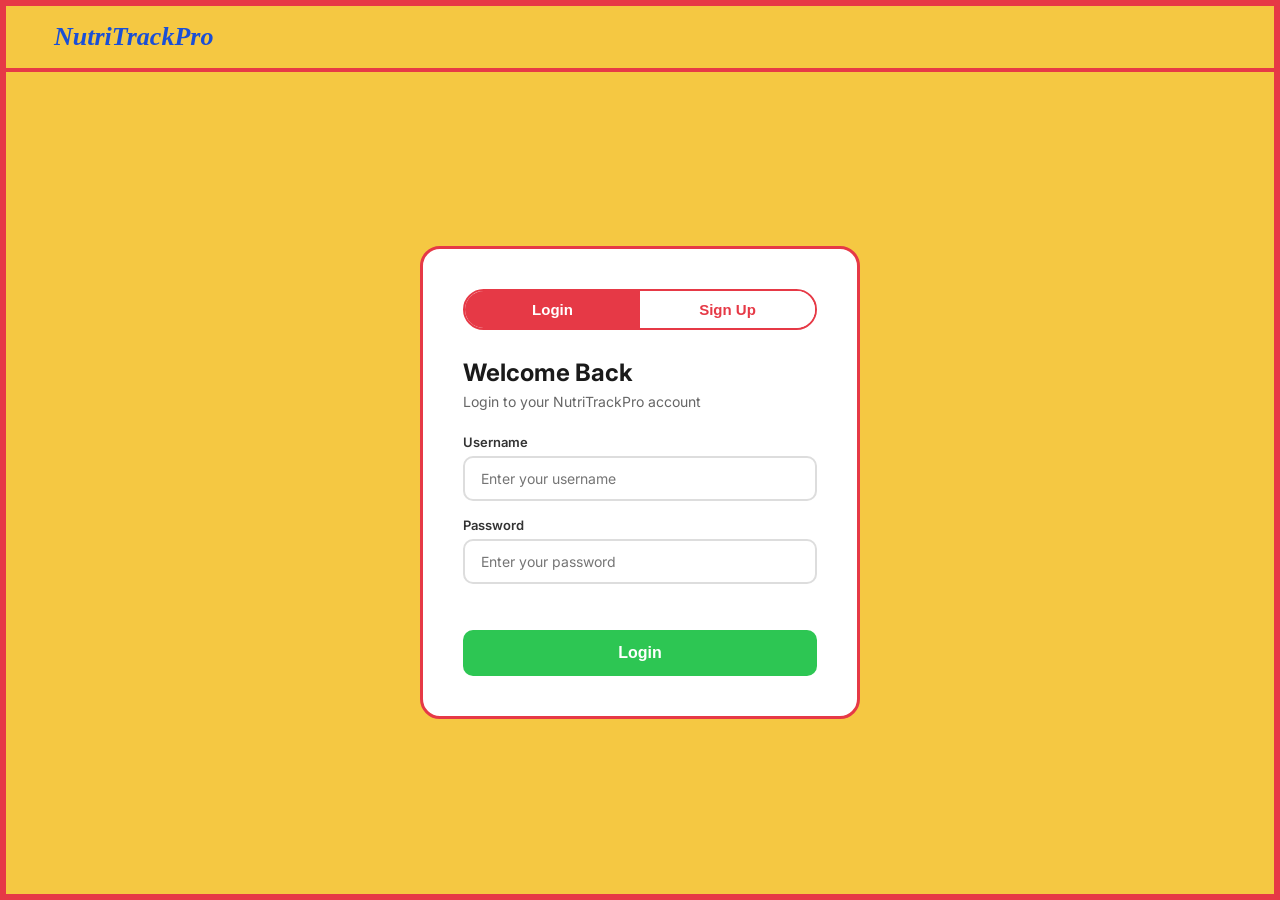
==== frontend/auth.html @ 8cbccc8a "frontend and backend pushed" ====
<!DOCTYPE html>
<html lang="en">
<head>
  <meta charset="UTF-8" />
  <meta name="viewport" content="width=device-width, initial-scale=1.0"/>
  <title>NutriTrackPro - Login</title>
  <link rel="stylesheet" href="style.css" />
  <link href="https://fonts.googleapis.com/css2?family=Inter:wght@400;600;700&display=swap" rel="stylesheet"/>
</head>
<body>

  <!-- NAVBAR -->
  <nav class="navbar">
    <div class="logo">
      <a href="index.html" class="brand-name">NutriTrackPro</a>
    </div>
  </nav>

  <!-- AUTH BOX -->
  <div class="auth-page">
    <div class="auth-box">

      <!-- TABS -->
      <div class="auth-tabs">
        <button id="tab-login" class="auth-tab active" onclick="showLogin()">Login</button>
        <button id="tab-signup" class="auth-tab" onclick="showSignup()">Sign Up</button>
      </div>

      <!-- LOGIN FORM -->
      <div id="login-form">
        <h2>Welcome Back</h2>
        <p class="form-sub">Login to your NutriTrackPro account</p>

        <label>Username</label>
        <input type="text" id="login-username" placeholder="Enter your username" />

        <label>Password</label>
        <input type="password" id="login-password" placeholder="Enter your password" />

        <p id="login-error" class="error-msg"></p>
        <button class="btn-green full" onclick="login()">Login</button>
      </div>

      <!-- SIGNUP FORM -->
      <div id="signup-form" style="display:none;">
        <h2>Create Account</h2>
        <p class="form-sub">Start tracking your nutrition today</p>

        <label>Username</label>
        <input type="text" id="signup-username" placeholder="Choose a username" />

        <label>Email</label>
        <input type="email" id="signup-email" placeholder="Enter your email" />

        <label>Password</label>
        <input type="password" id="signup-password" placeholder="Create a password" />

        <p id="signup-error" class="error-msg"></p>
        <button class="btn-green full" onclick="signup()">Create Account</button>
      </div>

    </div>
  </div>

  <script>
    // ── Check URL to decide which tab to show on load
    const params = new URLSearchParams(window.location.search);
    if (params.get('mode') === 'signup') showSignup();

    // ── Show login tab
    function showLogin() {
      document.getElementById('login-form').style.display = 'block';
      document.getElementById('signup-form').style.display = 'none';
      document.getElementById('tab-login').classList.add('active');
      document.getElementById('tab-signup').classList.remove('active');
    }

    // ── Show signup tab
    function showSignup() {
      document.getElementById('signup-form').style.display = 'block';
      document.getElementById('login-form').style.display = 'none';
      document.getElementById('tab-signup').classList.add('active');
      document.getElementById('tab-login').classList.remove('active');
    }

    // ── Signup — calls POST /signup on our backend
    async function signup() {
      const username = document.getElementById('signup-username').value.trim();
      const email = document.getElementById('signup-email').value.trim();
      const password = document.getElementById('signup-password').value;
      const errorEl = document.getElementById('signup-error');

      if (!username || !email || !password) {
        errorEl.textContent = 'Please fill in all fields.';
        return;
      }

      try {
        const response = await fetch('http://127.0.0.1:8000/signup', {
          method: 'POST',
          headers: { 'Content-Type': 'application/json' },
          body: JSON.stringify({ username, email, password })
        });

        const data = await response.json();

        if (response.ok) {
          // After signup, go to login tab
          showLogin();
          document.getElementById('login-error').textContent = '';
          alert('Account created! Please login.');
        } else {
          errorEl.textContent = data.detail || 'Signup failed.';
        }
      } catch (err) {
        errorEl.textContent = 'Could not connect to server.';
      }
    }

    // ── Login — calls POST /login, saves token, redirects to onboarding
    async function login() {
      const username = document.getElementById('login-username').value.trim();
      const password = document.getElementById('login-password').value;
      const errorEl = document.getElementById('login-error');

      if (!username || !password) {
        errorEl.textContent = 'Please fill in all fields.';
        return;
      }

      try {
        // Login requires form-encoded data, not JSON
        const response = await fetch('http://127.0.0.1:8000/login', {
          method: 'POST',
          headers: { 'Content-Type': 'application/x-www-form-urlencoded' },
          body: `username=${encodeURIComponent(username)}&password=${encodeURIComponent(password)}`
        });

        const data = await response.json();

        if (response.ok) {
          // Save token to localStorage so other pages can use it
          localStorage.setItem('token', data.access_token);
          localStorage.setItem('username', username);
          // Redirect to onboarding
          window.location.href = 'onboarding.html';
        } else {
          errorEl.textContent = data.detail || 'Wrong username or password.';
        }
      } catch (err) {
        errorEl.textContent = 'Could not connect to server.';
      }
    }
  </script>

</body>
</html>
---- frontend/style.css ----
/*
  NutriTrackPro Stylesheet
  Theme: Yellow (#F5C842), Red (#E63946), Green (#2DC653), White (#FFFFFF)
  Font: Inter for body, italic bold for brand name
*/

/* RESET */
* {
  margin: 0;
  padding: 0;
  box-sizing: border-box;
}

body {
  font-family: 'Inter', Arial, sans-serif;
  background-color: #F5C842;
  color: #1a1a1a;
  min-height: 100vh;
  border: 6px solid #E63946;
}

a {
  text-decoration: none;
  color: inherit;
}

/* NAVBAR */
.navbar {
  display: flex;
  justify-content: space-between;
  align-items: center;
  padding: 16px 48px;
  background: #F5C842;
  border-bottom: 4px solid #E63946;
}

.logo {
  display: flex;
  align-items: center;
  gap: 12px;
}

.brand-name {
  font-family: Georgia, 'Times New Roman', serif;
  font-style: italic;
  font-weight: 700;
  font-size: 26px;
  color: #1a4fd6;
}

.nav-links {
  display: flex;
  align-items: center;
  gap: 20px;
}

.nav-login {
  font-weight: 600;
  font-size: 15px;
  color: #1a1a1a;
}

.nav-login:hover {
  color: #E63946;
}

/* BUTTONS */
.btn-green {
  background: #2DC653;
  color: white;
  padding: 10px 26px;
  border-radius: 50px;
  font-weight: 700;
  font-size: 14px;
  border: none;
  cursor: pointer;
  display: inline-block;
}

.btn-green:hover {
  background: #22a845;
}

.btn-green.large {
  padding: 14px 40px;
  font-size: 16px;
}

.btn-outline {
  background: white;
  color: #E63946;
  padding: 10px 26px;
  border-radius: 50px;
  font-weight: 700;
  font-size: 14px;
  border: 2px solid #E63946;
  cursor: pointer;
  display: inline-block;
}

.btn-outline:hover {
  background: #ffeaea;
}

.btn-outline.large {
  padding: 14px 40px;
  font-size: 16px;
}

/* HERO */
.hero {
  padding: 60px 48px 80px;
}

.hero-inner {
  max-width: 1100px;
  margin: 0 auto;
  text-align: center;
}

.hero-title {
  font-size: 52px;
  font-weight: 800;
  line-height: 1.2;
  margin-bottom: 20px;
  color: #1a1a1a;
}

.hero-sub {
  font-size: 17px;
  color: #333;
  line-height: 1.7;
  margin-bottom: 40px;
}

.hero-buttons {
  display: flex;
  justify-content: center;
  gap: 16px;
  margin-bottom: 72px;
  flex-wrap: wrap;
}

/* FEATURE CARDS */
.cards-grid {
  display: grid;
  grid-template-columns: repeat(4, 1fr);
  gap: 20px;
}

.card {
  background: white;
  border: 3px solid #E63946;
  border-radius: 20px;
  padding: 32px 20px;
  text-align: center;
  transition: transform 0.2s;
}

.card:hover {
  transform: translateY(-5px);
}

.card-title {
  font-size: 17px;
  font-weight: 700;
  margin-bottom: 12px;
  color: #E63946;
}

.card-body {
  font-size: 14px;
  color: #444;
  line-height: 1.6;
}

/* FOOTER */
footer {
  text-align: center;
  padding: 20px;
  background: #1a1a1a;
  color: #aaa;
  font-size: 13px;
}
/* AUTH PAGE */
.auth-page {
  display: flex;
  justify-content: center;
  align-items: center;
  min-height: calc(100vh - 80px);
  padding: 40px 20px;
}

.auth-box {
  background: white;
  border: 3px solid #E63946;
  border-radius: 20px;
  padding: 40px;
  width: 100%;
  max-width: 440px;
}

.auth-tabs {
  display: flex;
  margin-bottom: 28px;
  border-radius: 50px;
  overflow: hidden;
  border: 2px solid #E63946;
}

.auth-tab {
  flex: 1;
  padding: 10px;
  border: none;
  background: white;
  cursor: pointer;
  font-size: 15px;
  font-weight: 600;
  color: #E63946;
}

.auth-tab.active {
  background: #E63946;
  color: white;
}

.auth-box h2 {
  font-size: 24px;
  font-weight: 700;
  margin-bottom: 6px;
  color: #1a1a1a;
}

.form-sub {
  color: #666;
  font-size: 14px;
  margin-bottom: 24px;
}

.auth-box label {
  display: block;
  font-size: 13px;
  font-weight: 600;
  margin-bottom: 6px;
  color: #333;
}

.auth-box input {
  width: 100%;
  padding: 12px 16px;
  margin-bottom: 16px;
  border: 2px solid #ddd;
  border-radius: 10px;
  font-size: 14px;
  font-family: 'Inter', sans-serif;
  outline: none;
}

.auth-box input:focus {
  border-color: #F5C842;
}

.btn-green.full {
  width: 100%;
  padding: 14px;
  font-size: 16px;
  border-radius: 10px;
  margin-top: 4px;
}

.error-msg {
  color: #E63946;
  font-size: 13px;
  margin-bottom: 8px;
  min-height: 18px;
}
/* ONBOARDING PAGE */
.onboard-page {
  display: flex;
  justify-content: center;
  align-items: center;
  min-height: calc(100vh - 80px);
  padding: 40px 20px;
}

.onboard-box {
  background: white;
  border: 3px solid #E63946;
  border-radius: 20px;
  padding: 44px;
  width: 100%;
  max-width: 520px;
}

.onboard-box h2 {
  font-size: 24px;
  font-weight: 700;
  margin-bottom: 6px;
}

/* PROGRESS DOTS */
.progress-bar {
  display: flex;
  align-items: center;
  justify-content: center;
  margin-bottom: 36px;
  gap: 0;
}

.progress-step {
  width: 14px;
  height: 14px;
  border-radius: 50%;
  background: #ddd;
  border: 2px solid #ddd;
}

.progress-step.active {
  background: #E63946;
  border-color: #E63946;
}

.progress-line {
  flex: 1;
  height: 2px;
  background: #ddd;
  max-width: 80px;
}

/* OPTION CARDS (activity + goal) */
.option-cards {
  display: flex;
  flex-direction: column;
  gap: 12px;
  margin: 20px 0 28px;
}

.option-card {
  border: 2px solid #ddd;
  border-radius: 12px;
  padding: 16px 20px;
  cursor: pointer;
  transition: all 0.2s;
}

.option-card:hover {
  border-color: #F5C842;
  background: #fffdf0;
}

.option-card.selected {
  border-color: #E63946;
  background: #fff5f5;
}

.option-title {
  font-weight: 700;
  font-size: 15px;
  margin-bottom: 4px;
  color: #1a1a1a;
}

.option-desc {
  font-size: 13px;
  color: #666;
}

/* ONBOARDING ACTIONS */
.onboard-actions {
  display: flex;
  justify-content: space-between;
  align-items: center;
  margin-top: 8px;
}

.btn-outline-sm {
  background: white;
  color: #888;
  border: 2px solid #ddd;
  padding: 10px 24px;
  border-radius: 50px;
  font-size: 14px;
  font-weight: 600;
  cursor: pointer;
}

.btn-outline-sm:hover {
  border-color: #E63946;
  color: #E63946;
}

/* Onboarding inputs reuse auth styles */
.onboard-box label {
  display: block;
  font-size: 13px;
  font-weight: 600;
  margin-bottom: 6px;
  color: #333;
}

.onboard-box input {
  width: 100%;
  padding: 12px 16px;
  margin-bottom: 16px;
  border: 2px solid #ddd;
  border-radius: 10px;
  font-size: 14px;
  font-family: 'Inter', sans-serif;
  outline: none;
}

.onboard-box input:focus {
  border-color: #F5C842;
}
/* DASHBOARD WRAPPER */
.dash-wrapper {
  max-width: 1300px;
  margin: 0 auto;
  padding: 24px 32px 48px;
}

/* SUMMARY BAR */
.summary-bar {
  background: white;
  border: 2px solid #E63946;
  border-radius: 16px;
  display: flex;
  align-items: center;
  justify-content: space-around;
  padding: 20px 32px;
  margin-bottom: 12px;
}

.summary-item {
  text-align: center;
}

.summary-label {
  font-size: 11px;
  font-weight: 700;
  text-transform: uppercase;
  letter-spacing: 0.5px;
  color: #E63946;
  margin-bottom: 4px;
}

.summary-val {
  font-size: 28px;
  font-weight: 800;
  color: #1a1a1a;
  line-height: 1;
}

.summary-unit {
  font-size: 11px;
  color: #888;
  margin-top: 4px;
}

.summary-divider {
  width: 1px;
  height: 48px;
  background: #eee;
}

.water-btn {
  background: #2DC653;
  color: white;
  border: none;
  border-radius: 20px;
  padding: 4px 12px;
  font-size: 11px;
  font-weight: 700;
  cursor: pointer;
}

/* CALORIE PROGRESS BAR */
.cal-progress-wrap {
  background: #eee;
  border-radius: 50px;
  height: 8px;
  margin-bottom: 28px;
  overflow: hidden;
}

.cal-progress-fill {
  height: 100%;
  border-radius: 50px;
  background: #2DC653;
  width: 0%;
  transition: width 0.5s ease;
}

/* MAIN GRID */
.dash-grid {
  display: grid;
  grid-template-columns: 1fr 340px;
  gap: 24px;
  align-items: start;
}

/* SECTION TITLE */
.section-title {
  font-size: 18px;
  font-weight: 700;
  color: #1a1a1a;
  margin-bottom: 16px;
  padding-left: 12px;
  border-left: 4px solid #E63946;
}

/* MEAL CARDS */
.meals-section {
  display: flex;
  flex-direction: column;
  gap: 16px;
}

.meal-card {
  background: white;
  border-radius: 16px;
  border: 1.5px solid #eee;
  overflow: hidden;
}

.meal-top {
  display: flex;
  justify-content: space-between;
  align-items: center;
  padding: 16px 20px;
  border-bottom: 1px solid #f5f5f5;
}

.meal-left {
  display: flex;
  align-items: center;
  gap: 12px;
}

.meal-icon {
  width: 40px;
  height: 40px;
  border-radius: 12px;
  background: #fde8ea;
  color: #E63946;
  font-weight: 800;
  font-size: 16px;
  display: flex;
  align-items: center;
  justify-content: center;
}

.meal-title {
  font-weight: 700;
  font-size: 15px;
}

.meal-subtitle {
  font-size: 12px;
  color: #888;
  margin-top: 2px;
}

.meal-total {
  font-weight: 700;
  font-size: 15px;
  color: #E63946;
}

/* LOGGED ITEMS */
.meal-logged {
  padding: 0 20px;
}

.log-row {
  display: flex;
  align-items: center;
  gap: 12px;
  padding: 10px 0;
  border-bottom: 1px solid #f5f5f5;
  font-size: 13px;
}

.log-name {
  flex: 1;
  font-weight: 600;
}

.log-macros {
  color: #888;
  font-size: 12px;
}

.log-kcal {
  font-weight: 700;
  color: #E63946;
  white-space: nowrap;
}

/* ADD MEAL SECTION */
.meal-add {
  padding: 16px 20px;
  background: #fafafa;
}

.add-tabs {
  display: flex;
  gap: 8px;
  margin-bottom: 12px;
}

.add-tab {
  padding: 6px 16px;
  border-radius: 20px;
  border: 1.5px solid #ddd;
  background: white;
  font-size: 12px;
  font-weight: 600;
  cursor: pointer;
  color: #666;
}

.add-tab.active {
  background: #F5C842;
  border-color: #F5C842;
  color: #1a1a1a;
}

.meal-add input[type="text"],
.meal-add input[type="number"] {
  width: 100%;
  padding: 10px 12px;
  border: 1.5px solid #eee;
  border-radius: 8px;
  font-size: 13px;
  font-family: 'Inter', sans-serif;
  margin-bottom: 8px;
  outline: none;
  background: white;
}

.meal-add input:focus {
  border-color: #F5C842;
}

.macro-inputs {
  display: grid;
  grid-template-columns: 1fr 1fr;
  gap: 8px;
}

.macro-inputs input {
  margin-bottom: 0;
}

.log-btn {
  width: 100%;
  padding: 10px;
  background: #2DC653;
  color: white;
  border: none;
  border-radius: 8px;
  font-size: 13px;
  font-weight: 700;
  cursor: pointer;
  margin-top: 8px;
}

.log-btn:hover {
  background: #22a845;
}

/* UPLOAD BOX */
.upload-box {
  border: 2px dashed #F5C842;
  border-radius: 10px;
  cursor: pointer;
  overflow: hidden;
  min-height: 100px;
  display: flex;
  align-items: center;
  justify-content: center;
}

.upload-placeholder {
  color: #aaa;
  font-size: 13px;
  text-align: center;
  padding: 24px;
}

/* SUGGESTION BOX */
.suggestion-box {
  margin-top: 10px;
  background: #fff5f5;
  border-left: 3px solid #E63946;
  border-radius: 6px;
  padding: 10px 14px;
  font-size: 13px;
  color: #E63946;
}

/* STATS PANEL */
.stats-section {
  display: flex;
  flex-direction: column;
  gap: 16px;
  position: sticky;
  top: 20px;
}

.stats-card {
  background: white;
  border-radius: 16px;
  border: 1.5px solid #eee;
  padding: 20px;
}

.stats-title {
  font-size: 15px;
  font-weight: 700;
  margin-bottom: 16px;
  color: #1a1a1a;
}

/* MACRO BARS */
.macro-stat {
  display: flex;
  align-items: center;
  gap: 10px;
  margin-bottom: 12px;
}

.macro-name {
  font-size: 12px;
  font-weight: 600;
  color: #555;
  width: 48px;
}

.macro-bar-wrap {
  flex: 1;
  background: #f0f0f0;
  border-radius: 50px;
  height: 8px;
  overflow: hidden;
}

.macro-bar {
  height: 100%;
  border-radius: 50px;
  width: 0%;
  transition: width 0.4s;
}

.protein-bar { background: #E63946; }
.carbs-bar   { background: #F5C842; }
.fats-bar    { background: #2DC653; }

.macro-grams {
  font-size: 12px;
  font-weight: 700;
  width: 32px;
  text-align: right;
}

/* WEEKLY ROWS */
.weekly-row {
  display: flex;
  justify-content: space-between;
  align-items: center;
  padding: 10px 0;
  border-bottom: 1px solid #f5f5f5;
  font-size: 13px;
}

.weekly-row:last-child {
  border-bottom: none;
}

.weekly-label {
  color: #666;
}

.weekly-val {
  font-weight: 700;
  color: #1a1a1a;
}
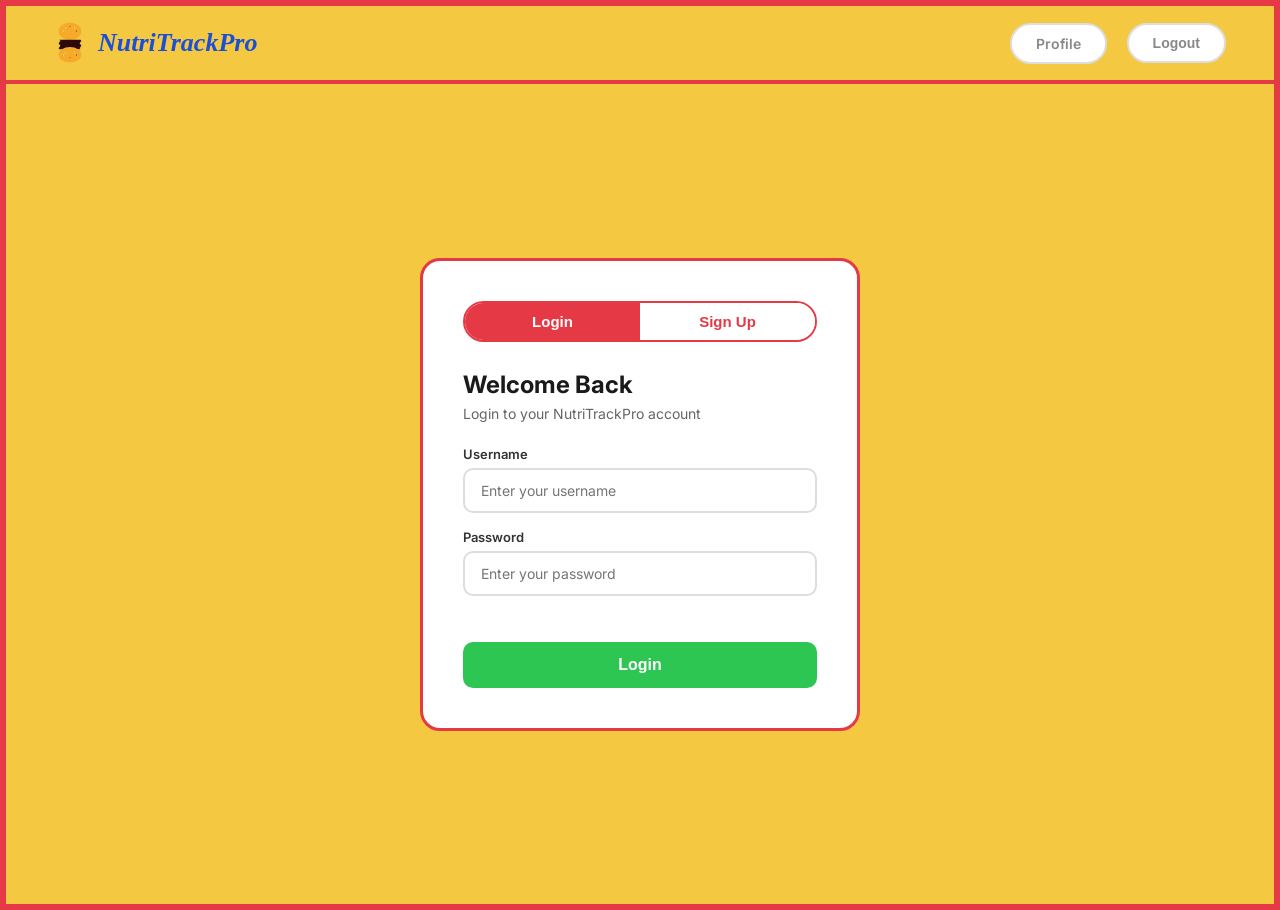
==== commit eab8bf88: "updated the frontend(added the missing logo to all the files)" ====
--- a/frontend/auth.html
+++ b/frontend/auth.html
@@ -9,12 +9,33 @@
 </head>
 <body>
 
-  <!-- NAVBAR -->
+
   <nav class="navbar">
     <div class="logo">
-      <a href="index.html" class="brand-name">NutriTrackPro</a>
+      <svg width="32" height="42" viewBox="0 0 200 280" fill="none" xmlns="http://www.w3.org/2000/svg">
+        <ellipse cx="100" cy="62" rx="76" ry="58" fill="#F5AA2A"/>
+        <ellipse cx="70" cy="40" rx="6" ry="3" fill="white" opacity="0.7"/>
+        <ellipse cx="100" cy="30" rx="5" ry="3" fill="#8B4513"/>
+        <ellipse cx="130" cy="40" rx="6" ry="3" fill="white" opacity="0.7"/>
+        <ellipse cx="58" cy="60" rx="3" ry="6" fill="white" opacity="0.6"/>
+        <ellipse cx="142" cy="60" rx="3" ry="6" fill="#8B4513"/>
+        <path d="M30 118 Q42 126 30 134 Q18 142 30 150 Q42 158 30 166 Q18 174 30 182 L170 182 Q158 174 170 166 Q182 158 170 150 Q158 142 170 134 Q182 126 170 118 Z" fill="#2C0A0A"/>
+        <ellipse cx="100" cy="218" rx="76" ry="52" fill="#F5AA2A"/>
+        <ellipse cx="70" cy="206" rx="6" ry="3" fill="white" opacity="0.7"/>
+        <ellipse cx="100" cy="236" rx="5" ry="3" fill="#8B4513"/>
+        <ellipse cx="130" cy="206" rx="6" ry="3" fill="white" opacity="0.7"/>
+        <ellipse cx="58" cy="220" rx="3" ry="6" fill="white" opacity="0.6"/>
+        <ellipse cx="142" cy="220" rx="3" ry="6" fill="#8B4513"/>
+      </svg>
+      <span class="brand-name">NutriTrackPro</span>
+    </div>
+    <div class="nav-links">
+      <span id="nav-username"></span>
+      <a href="profile.html" class="btn-outline-sm">Profile</a>
+      <button class="btn-outline-sm" onclick="logout()">Logout</button>
     </div>
   </nav>
+
 
   <!-- AUTH BOX -->
   <div class="auth-page">
@@ -138,13 +159,22 @@
 
         const data = await response.json();
 
-        if (response.ok) {
-          // Save token to localStorage so other pages can use it
-          localStorage.setItem('token', data.access_token);
-          localStorage.setItem('username', username);
-          // Redirect to onboarding
+      if (response.ok) {
+        localStorage.setItem('token', data.access_token);
+        localStorage.setItem('username', username);
+
+        // Check if user already has a profile
+        const profileRes = await fetch('http://127.0.0.1:8000/profile', {
+          headers: { 'Authorization': 'Bearer ' + data.access_token }
+        });
+        const profileData = await profileRes.json();
+        if (profileData && profileData.daily_calorie_target) {
+          window.location.href = 'dashboard.html';
+        } else {
           window.location.href = 'onboarding.html';
-        } else {
+          }
+        }
+        else {
           errorEl.textContent = data.detail || 'Wrong username or password.';
         }
       } catch (err) {
--- a/frontend/style.css
+++ b/frontend/style.css
@@ -785,4 +785,175 @@
 .weekly-val {
   font-weight: 700;
   color: #1a1a1a;
+}
+/* GENDER SELECTOR */
+.gender-row {
+  display: flex;
+  gap: 12px;
+  margin-bottom: 16px;
+}
+
+.gender-btn {
+  flex: 1;
+  padding: 10px;
+  border: 2px solid #ddd;
+  border-radius: 10px;
+  background: white;
+  font-size: 14px;
+  font-weight: 600;
+  cursor: pointer;
+  color: #666;
+}
+
+.gender-btn.active {
+  border-color: #E63946;
+  background: #fff5f5;
+  color: #E63946;
+}
+
+/* NUTRITION AUTO-FILL TAG */
+.nutrition-tag {
+  background: #f0fff4;
+  border: 1px solid #2DC653;
+  border-radius: 6px;
+  padding: 6px 12px;
+  font-size: 12px;
+  color: #1a7a3a;
+  margin-bottom: 8px;
+}
+/* PROFILE PAGE */
+.profile-page {
+  display: flex;
+  justify-content: center;
+  padding: 40px 20px;
+}
+
+.profile-box {
+  background: white;
+  border: 2px solid #E63946;
+  border-radius: 20px;
+  padding: 40px;
+  width: 100%;
+  max-width: 520px;
+}
+
+.profile-header {
+  display: flex;
+  align-items: center;
+  gap: 16px;
+  margin-bottom: 28px;
+}
+
+.profile-avatar {
+  width: 64px;
+  height: 64px;
+  border-radius: 50%;
+  background: #E63946;
+  color: white;
+  font-size: 28px;
+  font-weight: 800;
+  display: flex;
+  align-items: center;
+  justify-content: center;
+}
+
+.profile-name {
+  font-size: 22px;
+  font-weight: 700;
+}
+
+.profile-username {
+  font-size: 14px;
+  color: #888;
+}
+
+.profile-stats {
+  display: grid;
+  grid-template-columns: repeat(3, 1fr);
+  gap: 16px;
+  margin-bottom: 24px;
+}
+
+.profile-stat {
+  background: #fffdf0;
+  border: 2px solid #F5C842;
+  border-radius: 12px;
+  padding: 16px;
+  text-align: center;
+}
+
+.profile-stat-val {
+  font-size: 24px;
+  font-weight: 800;
+  color: #1a1a1a;
+}
+
+.profile-stat-label {
+  font-size: 11px;
+  font-weight: 700;
+  text-transform: uppercase;
+  color: #E63946;
+  margin-top: 4px;
+}
+
+.profile-stat-sub {
+  font-size: 11px;
+  color: #888;
+  margin-top: 2px;
+}
+
+.profile-divider {
+  height: 1px;
+  background: #eee;
+  margin: 24px 0;
+}
+
+.profile-section-title {
+  font-size: 18px;
+  font-weight: 700;
+  margin-bottom: 6px;
+}
+
+.profile-box label {
+  display: block;
+  font-size: 13px;
+  font-weight: 600;
+  margin-bottom: 6px;
+  color: #333;
+  margin-top: 16px;
+}
+
+.profile-box input,
+.profile-box select {
+  width: 100%;
+  padding: 12px 16px;
+  border: 2px solid #ddd;
+  border-radius: 10px;
+  font-size: 14px;
+  font-family: 'Inter', sans-serif;
+  outline: none;
+  background: white;
+}
+
+.profile-box input:focus,
+.profile-box select:focus {
+  border-color: #F5C842;
+}
+
+.save-msg {
+  font-size: 13px;
+  font-weight: 600;
+  margin-top: 12px;
+  min-height: 20px;
+}
+
+/* NUTRITION TAG */
+.nutrition-tag {
+  background: #f0fff4;
+  border: 1px solid #2DC653;
+  border-radius: 6px;
+  padding: 6px 12px;
+  font-size: 12px;
+  color: #1a7a3a;
+  margin-bottom: 8px;
 }
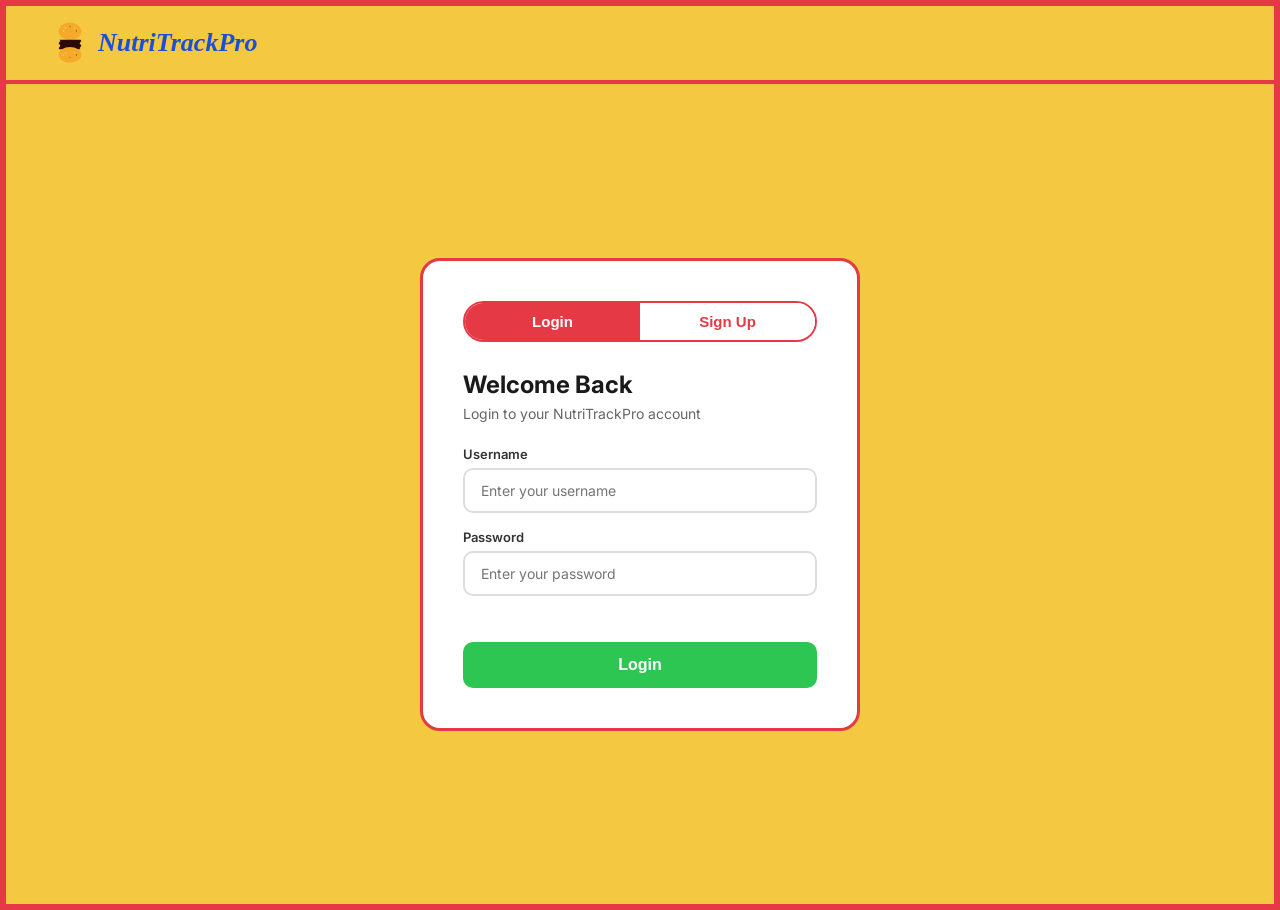
==== commit 34703003: "removed the profile and login button" ====
--- a/frontend/auth.html
+++ b/frontend/auth.html
@@ -28,11 +28,6 @@
         <ellipse cx="142" cy="220" rx="3" ry="6" fill="#8B4513"/>
       </svg>
       <span class="brand-name">NutriTrackPro</span>
-    </div>
-    <div class="nav-links">
-      <span id="nav-username"></span>
-      <a href="profile.html" class="btn-outline-sm">Profile</a>
-      <button class="btn-outline-sm" onclick="logout()">Logout</button>
     </div>
   </nav>
 
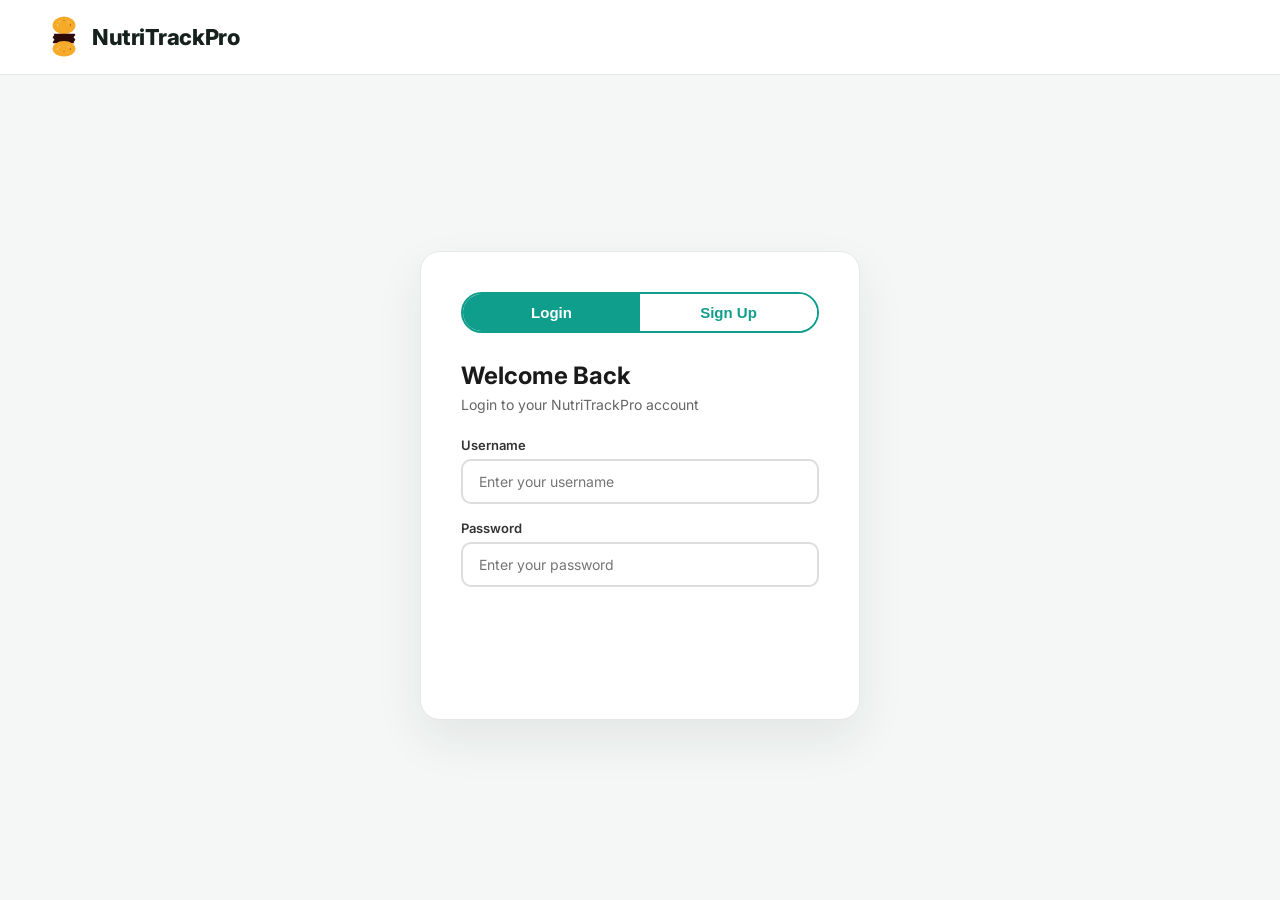
==== commit 9fcb73db: "add the scroll and reveal and other utilities" ====
--- a/frontend/auth.html
+++ b/frontend/auth.html
@@ -34,7 +34,7 @@
 
   <!-- AUTH BOX -->
   <div class="auth-page">
-    <div class="auth-box">
+    <div class="auth-box reveal">
 
       <!-- TABS -->
       <div class="auth-tabs">
@@ -77,8 +77,10 @@
 
     </div>
   </div>
-
+  
   <script>
+    // Keep server warm
+    fetch('https://nutritrackpro-api.onrender.com').catch(() => {});
     // ── Check URL to decide which tab to show on load
     const params = new URLSearchParams(window.location.search);
     if (params.get('mode') === 'signup') showSignup();
@@ -112,7 +114,7 @@
       }
 
       try {
-        const response = await fetch('http://127.0.0.1:8000/signup', {
+        const response = await fetch('https://nutritrackpro-api.onrender.com/signup', {
           method: 'POST',
           headers: { 'Content-Type': 'application/json' },
           body: JSON.stringify({ username, email, password })
@@ -146,7 +148,7 @@
 
       try {
         // Login requires form-encoded data, not JSON
-        const response = await fetch('http://127.0.0.1:8000/login', {
+        const response = await fetch('https://nutritrackpro-api.onrender.com/login', {
           method: 'POST',
           headers: { 'Content-Type': 'application/x-www-form-urlencoded' },
           body: `username=${encodeURIComponent(username)}&password=${encodeURIComponent(password)}`
@@ -159,7 +161,7 @@
         localStorage.setItem('username', username);
 
         // Check if user already has a profile
-        const profileRes = await fetch('http://127.0.0.1:8000/profile', {
+        const profileRes = await fetch('https://nutritrackpro-api.onrender.com/profile', {
           headers: { 'Authorization': 'Bearer ' + data.access_token }
         });
         const profileData = await profileRes.json();
@@ -178,5 +180,6 @@
     }
   </script>
 
+  <script src="app.js" defer></script>
 </body>
 </html>
--- a/frontend/style.css
+++ b/frontend/style.css
@@ -1,8 +1,20 @@
-/*
-  NutriTrackPro Stylesheet
-  Theme: Yellow (#F5C842), Red (#E63946), Green (#2DC653), White (#FFFFFF)
-  Font: Inter for body, italic bold for brand name
-*/
+
+
+:root {
+  --bg: #F4F7F6;
+  --surface: #FFFFFF;
+  --ink: #16211D;
+  --muted: #6B7570;
+  --primary: #0F9D8C;
+  --primary-dark: #0B7A6D;
+  --primary-tint: #E4F5F2;
+  --highlight: #FF6B5E;
+  --highlight-tint: #FFEEEC;
+  --success: var(--success);
+  --success-dark: var(--success-dark);
+  --border: #E4E9E7;
+  --ease: cubic-bezier(0.22, 1, 0.36, 1);
+}
 
 /* RESET */
 * {
@@ -13,10 +25,9 @@
 
 body {
   font-family: 'Inter', Arial, sans-serif;
-  background-color: #F5C842;
-  color: #1a1a1a;
+  background-color: var(--bg);
+  color: var(--ink);
   min-height: 100vh;
-  border: 6px solid #E63946;
 }
 
 a {
@@ -30,8 +41,11 @@
   justify-content: space-between;
   align-items: center;
   padding: 16px 48px;
-  background: #F5C842;
-  border-bottom: 4px solid #E63946;
+  background: var(--surface);
+  border-bottom: 1px solid var(--border);
+  position: sticky;
+  top: 0;
+  z-index: 20;
 }
 
 .logo {
@@ -41,11 +55,11 @@
 }
 
 .brand-name {
-  font-family: Georgia, 'Times New Roman', serif;
-  font-style: italic;
-  font-weight: 700;
-  font-size: 26px;
-  color: #1a4fd6;
+  font-family: 'Inter', sans-serif;
+  font-weight: 800;
+  letter-spacing: -0.02em;
+  font-size: 22px;
+  color: var(--ink);
 }
 
 .nav-links {
@@ -61,12 +75,12 @@
 }
 
 .nav-login:hover {
-  color: #E63946;
+  color: var(--primary);
 }
 
 /* BUTTONS */
 .btn-green {
-  background: #2DC653;
+  background: var(--success);
   color: white;
   padding: 10px 26px;
   border-radius: 50px;
@@ -74,11 +88,14 @@
   font-size: 14px;
   border: none;
   cursor: pointer;
+  transition: transform 0.25s var(--ease), box-shadow 0.25s var(--ease), background 0.25s var(--ease);
   display: inline-block;
 }
 
 .btn-green:hover {
-  background: #22a845;
+  background: var(--success-dark);
+  transform: translateY(-2px);
+  box-shadow: 0 10px 20px rgba(45, 198, 83, 0.28);
 }
 
 .btn-green.large {
@@ -88,18 +105,20 @@
 
 .btn-outline {
   background: white;
-  color: #E63946;
+  color: var(--primary);
   padding: 10px 26px;
   border-radius: 50px;
   font-weight: 700;
   font-size: 14px;
-  border: 2px solid #E63946;
+  border: 2px solid var(--primary);
   cursor: pointer;
+  transition: transform 0.25s var(--ease), box-shadow 0.25s var(--ease), background 0.25s var(--ease);
   display: inline-block;
 }
 
 .btn-outline:hover {
-  background: #ffeaea;
+  background: var(--primary-tint);
+  transform: translateY(-2px);
 }
 
 .btn-outline.large {
@@ -149,23 +168,26 @@
 }
 
 .card {
-  background: white;
-  border: 3px solid #E63946;
+  background: var(--surface);
+  border: 1px solid var(--border);
   border-radius: 20px;
   padding: 32px 20px;
   text-align: center;
-  transition: transform 0.2s;
+  box-shadow: 0 1px 3px rgba(22, 33, 29, 0.04);
+  transition: transform 0.35s var(--ease), box-shadow 0.35s var(--ease), border-color 0.35s var(--ease);
 }
 
 .card:hover {
-  transform: translateY(-5px);
+  transform: translateY(-6px);
+  border-color: var(--primary);
+  box-shadow: 0 16px 32px rgba(15, 157, 140, 0.14);
 }
 
 .card-title {
   font-size: 17px;
   font-weight: 700;
   margin-bottom: 12px;
-  color: #E63946;
+  color: var(--primary);
 }
 
 .card-body {
@@ -192,12 +214,13 @@
 }
 
 .auth-box {
-  background: white;
-  border: 3px solid #E63946;
+  background: var(--surface);
+  border: 1px solid var(--border);
   border-radius: 20px;
   padding: 40px;
   width: 100%;
   max-width: 440px;
+  box-shadow: 0 20px 48px rgba(22, 33, 29, 0.08);
 }
 
 .auth-tabs {
@@ -205,7 +228,7 @@
   margin-bottom: 28px;
   border-radius: 50px;
   overflow: hidden;
-  border: 2px solid #E63946;
+  border: 2px solid var(--primary);
 }
 
 .auth-tab {
@@ -216,11 +239,11 @@
   cursor: pointer;
   font-size: 15px;
   font-weight: 600;
-  color: #E63946;
+  color: var(--primary);
 }
 
 .auth-tab.active {
-  background: #E63946;
+  background: var(--primary);
   color: white;
 }
 
@@ -257,7 +280,7 @@
 }
 
 .auth-box input:focus {
-  border-color: #F5C842;
+  border-color: var(--primary);
 }
 
 .btn-green.full {
@@ -269,7 +292,7 @@
 }
 
 .error-msg {
-  color: #E63946;
+  color: #D64545;
   font-size: 13px;
   margin-bottom: 8px;
   min-height: 18px;
@@ -284,11 +307,12 @@
 }
 
 .onboard-box {
-  background: white;
-  border: 3px solid #E63946;
+  background: var(--surface);
+  border: 1px solid var(--border);
   border-radius: 20px;
   padding: 44px;
   width: 100%;
+  box-shadow: 0 20px 48px rgba(22, 33, 29, 0.08);
   max-width: 520px;
 }
 
@@ -316,8 +340,8 @@
 }
 
 .progress-step.active {
-  background: #E63946;
-  border-color: #E63946;
+  background: var(--primary);
+  border-color: var(--primary);
 }
 
 .progress-line {
@@ -344,13 +368,13 @@
 }
 
 .option-card:hover {
-  border-color: #F5C842;
-  background: #fffdf0;
+  border-color: var(--primary);
+  background: var(--primary-tint);
 }
 
 .option-card.selected {
-  border-color: #E63946;
-  background: #fff5f5;
+  border-color: var(--primary);
+  background: var(--primary-tint);
 }
 
 .option-title {
@@ -385,8 +409,8 @@
 }
 
 .btn-outline-sm:hover {
-  border-color: #E63946;
-  color: #E63946;
+  border-color: var(--primary);
+  color: var(--primary);
 }
 
 /* Onboarding inputs reuse auth styles */
@@ -410,7 +434,7 @@
 }
 
 .onboard-box input:focus {
-  border-color: #F5C842;
+  border-color: var(--primary);
 }
 /* DASHBOARD WRAPPER */
 .dash-wrapper {
@@ -421,9 +445,10 @@
 
 /* SUMMARY BAR */
 .summary-bar {
-  background: white;
-  border: 2px solid #E63946;
+  background: var(--surface);
+  border: 1px solid var(--border);
   border-radius: 16px;
+  box-shadow: 0 1px 3px rgba(22, 33, 29, 0.04);
   display: flex;
   align-items: center;
   justify-content: space-around;
@@ -440,7 +465,7 @@
   font-weight: 700;
   text-transform: uppercase;
   letter-spacing: 0.5px;
-  color: #E63946;
+  color: var(--primary);
   margin-bottom: 4px;
 }
 
@@ -464,7 +489,7 @@
 }
 
 .water-btn {
-  background: #2DC653;
+  background: var(--success);
   color: white;
   border: none;
   border-radius: 20px;
@@ -486,7 +511,7 @@
 .cal-progress-fill {
   height: 100%;
   border-radius: 50px;
-  background: #2DC653;
+  background: var(--success);
   width: 0%;
   transition: width 0.5s ease;
 }
@@ -506,7 +531,7 @@
   color: #1a1a1a;
   margin-bottom: 16px;
   padding-left: 12px;
-  border-left: 4px solid #E63946;
+  border-left: 4px solid var(--primary);
 }
 
 /* MEAL CARDS */
@@ -541,8 +566,8 @@
   width: 40px;
   height: 40px;
   border-radius: 12px;
-  background: #fde8ea;
-  color: #E63946;
+  background: var(--primary-tint);
+  color: var(--primary);
   font-weight: 800;
   font-size: 16px;
   display: flex;
@@ -564,7 +589,7 @@
 .meal-total {
   font-weight: 700;
   font-size: 15px;
-  color: #E63946;
+  color: var(--highlight);
 }
 
 /* LOGGED ITEMS */
@@ -593,7 +618,7 @@
 
 .log-kcal {
   font-weight: 700;
-  color: #E63946;
+  color: var(--highlight);
   white-space: nowrap;
 }
 
@@ -621,9 +646,9 @@
 }
 
 .add-tab.active {
-  background: #F5C842;
-  border-color: #F5C842;
-  color: #1a1a1a;
+  background: var(--primary);
+  border-color: var(--primary);
+  color: white;
 }
 
 .meal-add input[type="text"],
@@ -640,7 +665,7 @@
 }
 
 .meal-add input:focus {
-  border-color: #F5C842;
+  border-color: var(--primary);
 }
 
 .macro-inputs {
@@ -656,7 +681,7 @@
 .log-btn {
   width: 100%;
   padding: 10px;
-  background: #2DC653;
+  background: var(--success);
   color: white;
   border: none;
   border-radius: 8px;
@@ -667,12 +692,12 @@
 }
 
 .log-btn:hover {
-  background: #22a845;
+  background: var(--success-dark);
 }
 
 /* UPLOAD BOX */
 .upload-box {
-  border: 2px dashed #F5C842;
+  border: 2px dashed var(--primary);
   border-radius: 10px;
   cursor: pointer;
   overflow: hidden;
@@ -692,12 +717,12 @@
 /* SUGGESTION BOX */
 .suggestion-box {
   margin-top: 10px;
-  background: #fff5f5;
-  border-left: 3px solid #E63946;
+  background: var(--primary-tint);
+  border-left: 3px solid var(--primary);
   border-radius: 6px;
   padding: 10px 14px;
   font-size: 13px;
-  color: #E63946;
+  color: var(--primary);
 }
 
 /* STATS PANEL */
@@ -753,9 +778,9 @@
   transition: width 0.4s;
 }
 
-.protein-bar { background: #E63946; }
-.carbs-bar   { background: #F5C842; }
-.fats-bar    { background: #2DC653; }
+.protein-bar { background: var(--primary); }
+.carbs-bar   { background: var(--highlight); }
+.fats-bar    { background: var(--success); }
 
 .macro-grams {
   font-size: 12px;
@@ -806,15 +831,15 @@
 }
 
 .gender-btn.active {
-  border-color: #E63946;
-  background: #fff5f5;
-  color: #E63946;
+  border-color: var(--primary);
+  background: var(--primary-tint);
+  color: var(--primary);
 }
 
 /* NUTRITION AUTO-FILL TAG */
 .nutrition-tag {
   background: #f0fff4;
-  border: 1px solid #2DC653;
+  border: 1px solid var(--success);
   border-radius: 6px;
   padding: 6px 12px;
   font-size: 12px;
@@ -829,11 +854,12 @@
 }
 
 .profile-box {
-  background: white;
-  border: 2px solid #E63946;
+  background: var(--surface);
+  border: 1px solid var(--border);
   border-radius: 20px;
   padding: 40px;
   width: 100%;
+  box-shadow: 0 20px 48px rgba(22, 33, 29, 0.08);
   max-width: 520px;
 }
 
@@ -848,7 +874,7 @@
   width: 64px;
   height: 64px;
   border-radius: 50%;
-  background: #E63946;
+  background: var(--primary);
   color: white;
   font-size: 28px;
   font-weight: 800;
@@ -875,8 +901,8 @@
 }
 
 .profile-stat {
-  background: #fffdf0;
-  border: 2px solid #F5C842;
+  background: var(--primary-tint);
+  border: 2px solid var(--primary);
   border-radius: 12px;
   padding: 16px;
   text-align: center;
@@ -892,7 +918,7 @@
   font-size: 11px;
   font-weight: 700;
   text-transform: uppercase;
-  color: #E63946;
+  color: var(--primary);
   margin-top: 4px;
 }
 
@@ -937,7 +963,7 @@
 
 .profile-box input:focus,
 .profile-box select:focus {
-  border-color: #F5C842;
+  border-color: var(--primary);
 }
 
 .save-msg {
@@ -950,10 +976,120 @@
 /* NUTRITION TAG */
 .nutrition-tag {
   background: #f0fff4;
-  border: 1px solid #2DC653;
+  border: 1px solid var(--success);
   border-radius: 6px;
   padding: 6px 12px;
   font-size: 12px;
   color: #1a7a3a;
   margin-bottom: 8px;
+}
+
+/* DELETE BUTTON */
+.delete-btn {
+  background: none;
+  border: none;
+  color: var(--primary);
+  font-size: 14px;
+  font-weight: 700;
+  cursor: pointer;
+  padding: 2px 6px;
+  border-radius: 4px;
+  width: auto;
+  margin-left: 8px;
+}
+
+.delete-btn:hover {
+  background: #fff0f0;
+}
+
+/* PORTION SELECTOR */
+.portion-selector {
+  margin-bottom: 10px;
+  background: var(--primary-tint);
+  border: 1px solid var(--primary);
+  border-radius: 8px;
+  padding: 10px 12px;
+}
+
+.portion-label {
+  font-size: 12px;
+  font-weight: 700;
+  color: #333;
+  margin-bottom: 8px;
+}
+
+.portion-options select {
+  width: 100%;
+  padding: 8px 12px;
+  border: 1.5px solid #ddd;
+  border-radius: 8px;
+  font-size: 13px;
+  font-family: 'Inter', sans-serif;
+  outline: none;
+  background: white;
+}
+
+.portion-options select:focus {
+  border-color: var(--primary);
+}
+
+.portion-result {
+  font-size: 12px;
+  font-weight: 600;
+  color: var(--success);
+  margin-top: 8px;
+}
+
+/* ============================================
+   MOTION SYSTEM
+   Page-load entrance + scroll reveals + micro-interactions
+   ============================================ */
+
+@keyframes fadeUp {
+  from { opacity: 0; transform: translateY(18px); }
+  to   { opacity: 1; transform: translateY(0); }
+}
+
+/* Hero elements animate in on load, staggered */
+.hero-title,
+.hero-sub,
+.hero-buttons {
+  opacity: 0;
+  animation: fadeUp 0.7s var(--ease) forwards;
+}
+
+.hero-title  { animation-delay: 0.05s; }
+.hero-sub    { animation-delay: 0.15s; }
+.hero-buttons{ animation-delay: 0.25s; }
+
+/* Scroll-reveal: JS toggles .in-view when element enters viewport */
+.reveal {
+  opacity: 0;
+  transform: translateY(24px);
+  transition: opacity 0.6s var(--ease), transform 0.6s var(--ease);
+}
+
+.reveal.in-view {
+  opacity: 1;
+  transform: translateY(0);
+}
+
+/* Stagger children of a revealed group (feature cards, meal cards, etc.) */
+.reveal-group.in-view > * {
+  animation: fadeUp 0.6s var(--ease) both;
+}
+
+.reveal-group.in-view > *:nth-child(1) { animation-delay: 0s; }
+.reveal-group.in-view > *:nth-child(2) { animation-delay: 0.08s; }
+.reveal-group.in-view > *:nth-child(3) { animation-delay: 0.16s; }
+.reveal-group.in-view > *:nth-child(4) { animation-delay: 0.24s; }
+
+/* Respect users who've asked for reduced motion */
+@media (prefers-reduced-motion: reduce) {
+  .hero-title, .hero-sub, .hero-buttons, .reveal, .reveal-group > * {
+    animation: none !important;
+    transition: none !important;
+    opacity: 1 !important;
+    transform: none !important;
+  }
 }
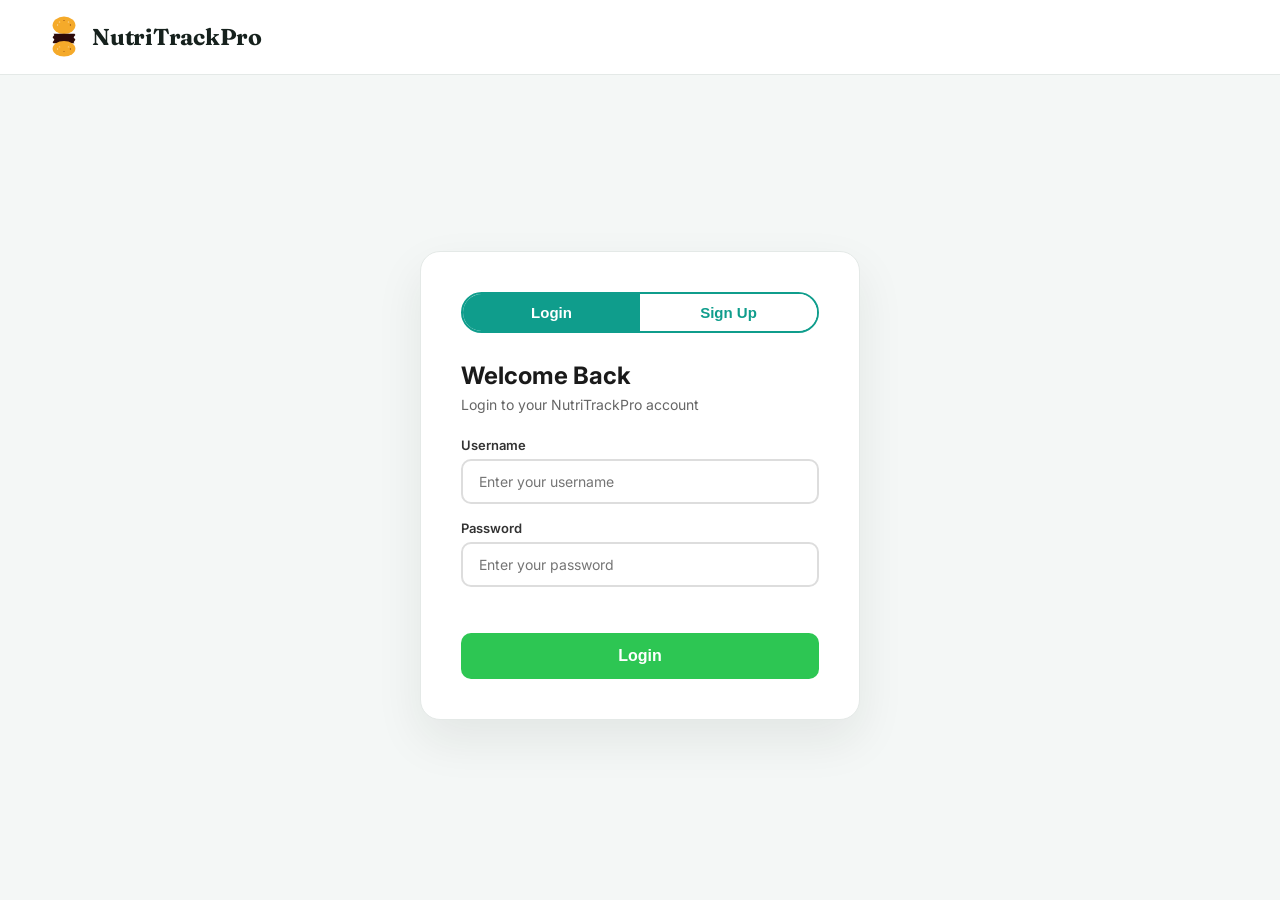
==== commit 852ba3e1: "add Fraunces font import for updated brand typography" ====
--- a/frontend/auth.html
+++ b/frontend/auth.html
@@ -5,7 +5,7 @@
   <meta name="viewport" content="width=device-width, initial-scale=1.0"/>
   <title>NutriTrackPro - Login</title>
   <link rel="stylesheet" href="style.css" />
-  <link href="https://fonts.googleapis.com/css2?family=Inter:wght@400;600;700&display=swap" rel="stylesheet"/>
+  <link href="https://fonts.googleapis.com/css2?family=Fraunces:opsz,wght@9..144,600;9..144,700&family=Inter:wght@400;600;700&display=swap" rel="stylesheet"/>
 </head>
 <body>
 
--- a/frontend/style.css
+++ b/frontend/style.css
@@ -1,4 +1,8 @@
-
+/*
+  NutriTrackPro Stylesheet
+  Theme: Teal (#0F9D8C) primary, Coral (#FF6B5E) highlight, Green (var(--success)) success
+  Font: Inter throughout
+*/
 
 :root {
   --bg: #F4F7F6;
@@ -10,9 +14,11 @@
   --primary-tint: #E4F5F2;
   --highlight: #FF6B5E;
   --highlight-tint: #FFEEEC;
-  --success: var(--success);
-  --success-dark: var(--success-dark);
+  --success: #2DC653;
+  --success-dark: #22a845;
   --border: #E4E9E7;
+  --gold: #B8860B;
+  --gold-glow: #FFC857;
   --ease: cubic-bezier(0.22, 1, 0.36, 1);
 }
 
@@ -55,10 +61,10 @@
 }
 
 .brand-name {
-  font-family: 'Inter', sans-serif;
-  font-weight: 800;
-  letter-spacing: -0.02em;
-  font-size: 22px;
+  font-family: 'Fraunces', serif;
+  font-weight: 700;
+  letter-spacing: -0.01em;
+  font-size: 23px;
   color: var(--ink);
 }
 
@@ -138,11 +144,13 @@
 }
 
 .hero-title {
+  font-family: 'Fraunces', serif;
   font-size: 52px;
-  font-weight: 800;
-  line-height: 1.2;
+  font-weight: 700;
+  line-height: 1.15;
+  letter-spacing: -0.01em;
   margin-bottom: 20px;
-  color: #1a1a1a;
+  color: var(--ink);
 }
 
 .hero-sub {
@@ -158,6 +166,134 @@
   gap: 16px;
   margin-bottom: 72px;
   flex-wrap: wrap;
+}
+
+/* Two-column hero layout: copy left, AI-scan visual right */
+.hero-flex {
+  display: flex;
+  align-items: center;
+  gap: 56px;
+  text-align: left;
+  margin-bottom: 64px;
+}
+
+.hero-copy {
+  flex: 1;
+  min-width: 0;
+}
+
+.hero-copy .hero-buttons {
+  justify-content: flex-start;
+  margin-bottom: 0;
+}
+
+.hero-visual {
+  flex: 0 0 360px;
+  max-width: 360px;
+}
+
+/* --- Signature moment: AI scan/detect visual --- */
+.scan-frame {
+  position: relative;
+  width: 100%;
+  aspect-ratio: 1 / 1;
+}
+
+.scan-frame-inner {
+  position: absolute;
+  inset: 0;
+  border-radius: 28px;
+  overflow: hidden;
+  background: var(--surface);
+  box-shadow: 0 24px 60px rgba(22, 33, 29, 0.14);
+}
+
+.scan-frame-inner svg {
+  width: 100%;
+  height: 100%;
+  display: block;
+}
+
+.scan-line {
+  position: absolute;
+  left: 8%;
+  right: 8%;
+  top: 8%;
+  height: 3px;
+  background: linear-gradient(90deg, transparent, var(--gold-glow), transparent);
+  box-shadow: 0 0 14px 2px rgba(255, 200, 87, 0.65);
+  animation: scanSweep 3.4s ease-in-out infinite;
+}
+
+@keyframes scanSweep {
+  0%   { top: 8%;  opacity: 0; }
+  10%  { opacity: 1; }
+  50%  { top: 90%; opacity: 1; }
+  60%  { opacity: 0; }
+  100% { top: 8%;  opacity: 0; }
+}
+
+.corner {
+  position: absolute;
+  width: 26px;
+  height: 26px;
+  border: 3px solid var(--primary);
+  opacity: 0.9;
+}
+
+.corner-tl { top: 10px;    left: 10px;  border-right: none; border-bottom: none; border-radius: 8px 0 0 0; }
+.corner-tr { top: 10px;    right: 10px; border-left: none;  border-bottom: none; border-radius: 0 8px 0 0; }
+.corner-bl { bottom: 10px; left: 10px;  border-right: none; border-top: none;    border-radius: 0 0 0 8px; }
+.corner-br { bottom: 10px; right: 10px; border-left: none;  border-top: none;    border-radius: 0 0 8px 0; }
+
+.detect-tag {
+  position: absolute;
+  background: var(--surface);
+  font-size: 12px;
+  font-weight: 700;
+  padding: 7px 14px;
+  border-radius: 20px;
+  box-shadow: 0 10px 24px rgba(22, 33, 29, 0.16);
+  opacity: 0;
+  transform: translateY(8px) scale(0.92);
+  animation: tagPop 3.4s ease-in-out infinite;
+  white-space: nowrap;
+}
+
+.tag-protein { top: 18px;    left: 18px;  color: var(--primary);   animation-delay: 1.2s; }
+.tag-carbs   { top: 46%;     right: 12px; color: var(--highlight); animation-delay: 1.7s; }
+.tag-cal     { bottom: 18px; left: 18px;  color: var(--gold);      animation-delay: 2.2s; }
+
+@keyframes tagPop {
+  0%, 32%  { opacity: 0; transform: translateY(8px) scale(0.92); }
+  40%, 82% { opacity: 1; transform: translateY(0) scale(1); }
+  92%, 100%{ opacity: 0; transform: translateY(8px) scale(0.92); }
+}
+
+@media (max-width: 860px) {
+  .hero-flex {
+    flex-direction: column;
+    text-align: center;
+  }
+  .hero-copy .hero-buttons {
+    justify-content: center;
+  }
+  .hero-visual {
+    flex: 0 0 auto;
+    width: 100%;
+    max-width: 300px;
+  }
+}
+
+@media (prefers-reduced-motion: reduce) {
+  .scan-line, .detect-tag {
+    animation: none !important;
+  }
+  .detect-tag {
+    opacity: 1;
+    transform: none;
+  }
+  .scan-line { display: none; }
 }
 
 /* FEATURE CARDS */
